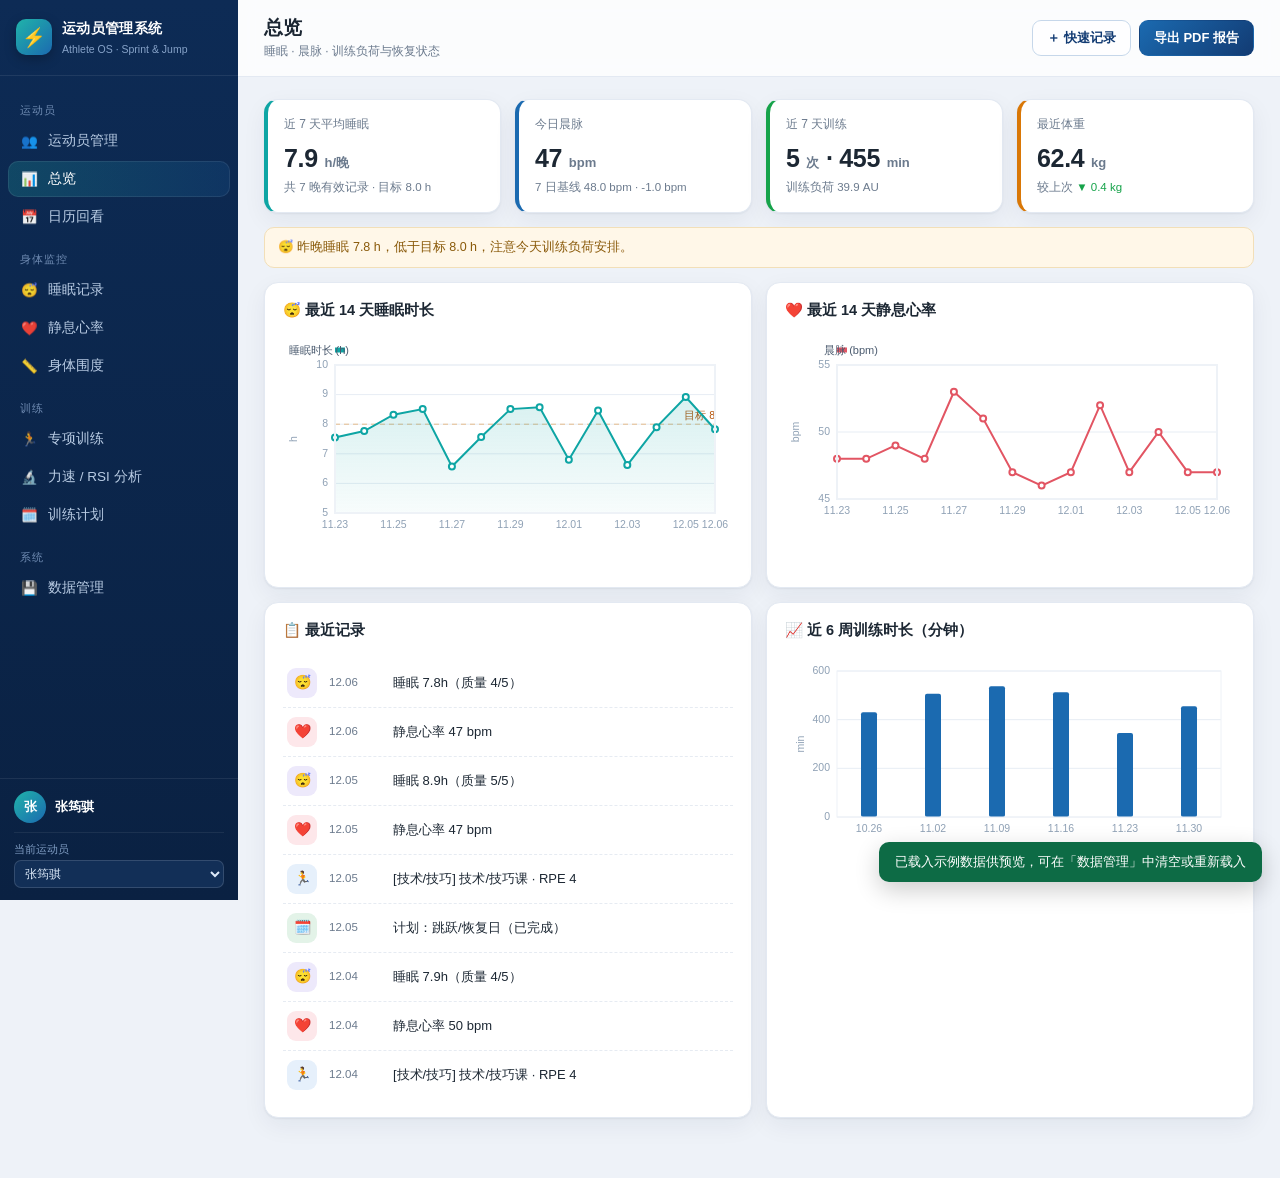
==== athlete-trainer/index.html @ eef53e8c "Add files via upload" ====
<!doctype html>
<html lang="zh-CN">
<head>
<meta charset="utf-8">
<meta name="viewport" content="width=device-width, initial-scale=1">
<title>运动员训练管理系统 · Athlete OS</title>
<link rel="stylesheet" href="css/app.css?v=1">
<link rel="icon" href="data:image/svg+xml,<svg xmlns='http://www.w3.org/2000/svg' viewBox='0 0 100 100'><text y='.9em' font-size='90'>⚡</text></svg>">
</head>
<body>
<div id="app">
  <aside class="sidebar">
    <div class="brand">
      <div class="brand-logo">⚡</div>
      <div class="brand-text">
        <div class="brand-name">运动员管理系统</div>
        <div class="brand-sub">Athlete OS · Sprint &amp; Jump</div>
      </div>
    </div>
    <nav class="nav" id="mainNav">
      <div class="nav-group">运动员</div>
      <button class="nav-item" data-view="athletes"><span>👥</span>运动员管理</button>
      <button class="nav-item active" data-view="dashboard"><span>📊</span>总览</button>
      <button class="nav-item" data-view="calendar"><span>📅</span>日历回看</button>
      <div class="nav-group">身体监控</div>
      <button class="nav-item" data-view="sleep"><span>😴</span>睡眠记录</button>
      <button class="nav-item" data-view="heart"><span>❤️</span>静息心率</button>
      <button class="nav-item" data-view="body"><span>📏</span>身体围度</button>
      <div class="nav-group">训练</div>
      <button class="nav-item" data-view="training"><span>🏃</span>专项训练</button>
      <button class="nav-item" data-view="analysis"><span>🔬</span>力速 / RSI 分析</button>
      <button class="nav-item" data-view="plans"><span>🗓️</span>训练计划</button>
      <div class="nav-group">系统</div>
      <button class="nav-item" data-view="data"><span>💾</span>数据管理</button>
    </nav>
    <div class="sidebar-foot">
      <div class="ath-mini" id="athMini"></div>
      <label class="ath-switch"><span>当前运动员</span><select id="athSwitch"></select></label>
    </div>
  </aside>

  <main class="main">
    <header class="topbar">
      <div class="page-title-wrap">
        <h1 id="pageTitle">总览</h1>
        <div class="page-sub" id="pageSub">最近 7 天训练与恢复状态</div>
      </div>
      <div class="topbar-actions">
        <button class="btn btn-ghost" id="btnQuickAdd">＋ 快速记录</button>
        <button class="btn btn-primary" id="btnExportPdf">导出 PDF 报告</button>
      </div>
    </header>

    <div class="view active" id="view-dashboard"><div class="page-content" id="content-dashboard"></div></div>
    <div class="view" id="view-athletes"><div class="page-content" id="content-athletes"></div></div>
    <div class="view" id="view-calendar"><div class="page-content" id="content-calendar"></div></div>
    <div class="view" id="view-sleep"><div class="page-content" id="content-sleep"></div></div>
    <div class="view" id="view-heart"><div class="page-content" id="content-heart"></div></div>
    <div class="view" id="view-training"><div class="page-content" id="content-training"></div></div>
    <div class="view" id="view-body"><div class="page-content" id="content-body"></div></div>
    <div class="view" id="view-analysis"><div class="page-content" id="content-analysis"></div></div>
    <div class="view" id="view-plans"><div class="page-content" id="content-plans"></div></div>
    <div class="view" id="view-data"><div class="page-content" id="content-data"></div></div>
  </main>
</div>

<div id="quickAddMenu" class="quick-menu hidden">
  <button data-qa="sleep">😴 睡眠记录</button>
  <button data-qa="heart">❤️ 静息心率</button>
  <button data-qa="training">🏃 专项训练</button>
  <button data-qa="body">📏 身体围度</button>
  <button data-qa="profile">👤 运动员档案</button>
</div>

<div id="modalRoot"></div>
<div id="toastRoot"></div>

<script src="vendor/pdf-lib.min.js?v=1"></script>
<script src="js/store.js?v=1"></script>
<script src="js/charts.js?v=1"></script>
<script src="js/analytics.js?v=1"></script>
<script src="js/ui.js?v=1"></script>
<script src="js/views.js?v=1"></script>
<script src="js/analysis-views.js?v=1"></script>
<script src="js/pdf.js?v=1"></script>
<script src="js/main.js?v=1"></script>
</body>
</html>
---- athlete-trainer/css/app.css ----
:root{
  --bg:#eef2f8;
  --card:#ffffff;
  --line:#e3e9f2;
  --ink:#1c2733;
  --muted:#6b7a8d;
  --brand:#123b73;
  --brand2:#1b6ab0;
  --accent:#0ea5a4;
  --warn:#d97706;
  --danger:#dc2626;
  --ok:#16a34a;
  --shadow:0 1px 2px rgba(16,40,75,.06),0 8px 24px rgba(16,40,75,.06);
  --radius:14px;
  --radius-sm:9px;
  --font:-apple-system,BlinkMacSystemFont,"PingFang SC","Hiragino Sans GB","Microsoft YaHei","Segoe UI",Roboto,sans-serif;
}
*{box-sizing:border-box}
html,body{margin:0;padding:0;height:100%}
body{font-family:var(--font);background:var(--bg);color:var(--ink);font-size:14px;line-height:1.55}
button{font-family:inherit}
input,select,textarea{font-family:inherit;font-size:14px}
a{color:var(--brand2);text-decoration:none}
h1,h2,h3,h4{margin:0 0 8px;line-height:1.25}
.hidden{display:none!important}
#app{display:flex;min-height:100vh}

/* ---------- Sidebar ---------- */
.sidebar{width:238px;flex:0 0 238px;background:linear-gradient(180deg,#0d2b55 0%,#0a2142 100%);color:#c9d9ef;display:flex;flex-direction:column;position:sticky;top:0;height:100vh;overflow:auto}
.brand{display:flex;gap:10px;align-items:center;padding:18px 16px;color:#fff;border-bottom:1px solid rgba(255,255,255,.08)}
.brand-logo{width:36px;height:36px;border-radius:10px;background:linear-gradient(135deg,#20b3aa,#1b6ab0);display:flex;align-items:center;justify-content:center;font-size:19px;box-shadow:0 4px 12px rgba(0,0,0,.25)}
.brand-name{font-size:14px;font-weight:700;letter-spacing:.3px}
.brand-sub{font-size:10.5px;color:#87a3c9;margin-top:1px}
.nav{padding:10px 8px 20px;flex:1}
.nav-group{margin:16px 12px 4px;font-size:11px;color:#6f8bb2;letter-spacing:.08em}
.nav-item{display:flex;width:100%;align-items:center;gap:10px;border:0;background:transparent;color:#b9cce4;font-size:13.5px;padding:9px 12px;border-radius:10px;cursor:pointer;text-align:left;margin-bottom:2px}
.nav-item span{width:18px;text-align:center;opacity:.95}
.nav-item:hover{background:rgba(255,255,255,.07);color:#fff}
.nav-item.active{background:linear-gradient(90deg,rgba(32,179,170,.22),rgba(27,106,176,.18));color:#fff;box-shadow:inset 0 0 0 1px rgba(255,255,255,.08)}
.sidebar-foot{padding:12px 14px;border-top:1px solid rgba(255,255,255,.08)}
.ath-mini{display:flex;align-items:center;gap:9px}
.ath-avatar{width:32px;height:32px;border-radius:50%;background:linear-gradient(135deg,#20b3aa,#1b6ab0);color:#fff;display:flex;align-items:center;justify-content:center;font-weight:700;font-size:13px;flex:0 0 32px}
.ath-mini .t1{font-size:13px;font-weight:600;color:#fff;line-height:1.2}
.ath-mini .t2{font-size:11px;color:#89a7cd}
.ath-switch{display:block;margin-top:9px;padding-top:8px;border-top:1px solid rgba(255,255,255,.07)}
.ath-switch span{display:block;font-size:10.5px;color:#7f9cc2;margin-bottom:3px}
.ath-switch select{width:100%;background:#122f57;color:#dce9f8;border:1px solid rgba(255,255,255,.14);border-radius:7px;padding:5px 6px;font-size:12px;outline:none}
.ath-switch select:focus{border-color:#20b3aa}

/* ---------- Main ---------- */
.main{flex:1;min-width:0;display:flex;flex-direction:column}
.topbar{display:flex;align-items:center;justify-content:space-between;gap:14px;padding:16px 26px;background:rgba(255,255,255,.75);backdrop-filter:blur(8px);border-bottom:1px solid var(--line);position:sticky;top:0;z-index:20}
.page-title-wrap h1{font-size:19px;margin:0 0 2px}
.page-sub{font-size:12px;color:var(--muted)}
.topbar-actions{display:flex;gap:8px;align-items:center;flex-wrap:wrap}
.view{display:none}
.view.active{display:block;animation:fadein .18s ease}
@keyframes fadein{from{opacity:0;transform:translateY(3px)}to{opacity:1;transform:none}}
.page-content{padding:22px 26px 60px;max-width:1280px;margin:0 auto}

/* ---------- Buttons ---------- */
.btn{border:1px solid var(--line);background:#fff;color:var(--ink);border-radius:9px;padding:8px 14px;cursor:pointer;font-size:13px;font-weight:600;transition:all .12s}
.btn:hover{border-color:#c6d2e0;background:#f8fafd}
.btn-primary{background:linear-gradient(135deg,#1b6ab0,#123b73);border-color:transparent;color:#fff}
.btn-primary:hover{filter:brightness(1.12);background:linear-gradient(135deg,#1b6ab0,#123b73)}
.btn-accent{background:linear-gradient(135deg,#20b3aa,#0e8f86);border-color:transparent;color:#fff}
.btn-accent:hover{filter:brightness(1.08)}
.btn-ghost{border-color:#c6d7ea;color:var(--brand);background:rgba(255,255,255,.7)}
.btn-danger{color:var(--danger);border-color:#f2c9c9;background:#fff}
.btn-danger:hover{background:#fdf2f2}
.btn-sm{padding:4px 10px;font-size:12px;border-radius:7px}
.btn:disabled{opacity:.5;cursor:not-allowed}
.icon-btn{border:1px solid var(--line);background:#fff;width:30px;height:30px;border-radius:8px;cursor:pointer;font-size:13px;color:var(--muted);display:inline-flex;align-items:center;justify-content:center}
.icon-btn:hover{border-color:#c6d2e0;color:var(--ink)}

/* ---------- Cards / grids ---------- */
.card{background:var(--card);border:1px solid var(--line);border-radius:var(--radius);box-shadow:var(--shadow);padding:18px}
.card h3{font-size:14.5px;display:flex;align-items:center;gap:7px}
.card-head{display:flex;align-items:center;justify-content:space-between;gap:10px;margin-bottom:12px}
.grid{display:grid;gap:14px}
.g-stats{grid-template-columns:repeat(auto-fit,minmax(185px,1fr))}
.g-2{grid-template-columns:repeat(auto-fit,minmax(340px,1fr))}
.g-3{grid-template-columns:repeat(auto-fit,minmax(280px,1fr))}
.stat{padding:15px 16px}
.stat .label{font-size:12px;color:var(--muted);display:flex;justify-content:space-between;align-items:center}
.stat .value{font-size:25px;font-weight:800;margin:5px 0 1px;font-variant-numeric:tabular-nums;letter-spacing:-.3px}
.stat .value small{font-size:13px;font-weight:600;color:var(--muted);letter-spacing:0}
.stat .hint{font-size:11.5px;color:var(--muted)}
.stat .delta-up{color:var(--danger)}
.stat .delta-down{color:var(--ok)}
.stat .delta-flat{color:var(--muted)}
.stat.accent-left{border-left:4px solid var(--brand2)}
.stat.accent-green{border-left:4px solid var(--ok)}
.stat.accent-teal{border-left:4px solid var(--accent)}
.stat.accent-amber{border-left:4px solid var(--warn)}
.empty{padding:34px 20px;text-align:center;color:var(--muted);background:#fff;border:1px dashed #cbd6e4;border-radius:var(--radius)}
.empty .big{font-size:28px;margin-bottom:6px}
.chart-box{width:100%;height:230px;position:relative}
.chart-box.tall{height:280px}
.chart-box.short{height:190px}
.chart-box canvas{position:absolute;inset:0;width:100%;height:100%}
.legend{display:flex;gap:12px;flex-wrap:wrap;font-size:12px;color:var(--muted);margin-top:8px}
.legend .dot{width:9px;height:9px;border-radius:3px;display:inline-block;margin-right:5px}

/* ---------- Tables ---------- */
.table-wrap{overflow:auto;border:1px solid var(--line);border-radius:11px}
table.data{width:100%;border-collapse:collapse;font-size:13px;background:#fff}
table.data th{background:#f6f9fd;color:#42536b;text-align:left;font-size:11.5px;letter-spacing:.03em;padding:9px 12px;white-space:nowrap;border-bottom:1px solid var(--line);position:sticky;top:0}
table.data td{padding:9px 12px;border-bottom:1px solid #edf1f7;vertical-align:top}
table.data tr:last-child td{border-bottom:0}
table.data tr:hover td{background:#fafcff}
table.data .num{font-variant-numeric:tabular-nums;text-align:right}
table.data .actions{white-space:nowrap;width:1%;text-align:right}
.pill{display:inline-block;padding:2px 9px;border-radius:20px;font-size:11px;font-weight:600;white-space:nowrap}
.pill.blue{background:#e5f0fb;color:#16588f}
.pill.teal{background:#dbf4f2;color:#0c7974}
.pill.green{background:#e0f3e5;color:#1c7a3d}
.pill.amber{background:#fdeed8;color:#a05b08}
.pill.red{background:#fbe3e3;color:#b32020}
.pill.gray{background:#edf0f5;color:#5c6b80}
.pill.purple{background:#ece6f9;color:#6246b0}

/* ---------- Forms ---------- */
.form-grid{display:grid;grid-template-columns:repeat(auto-fit,minmax(150px,1fr));gap:10px 12px}
.field{display:flex;flex-direction:column;gap:4px;min-width:0}
.field.full{grid-column:1/-1}
.field label{font-size:12px;color:#506079;font-weight:600}
.field input,.field select,.field textarea{border:1px solid #d5deea;border-radius:8px;padding:8px 10px;background:#fff;color:var(--ink);outline:none;min-width:0}
.field input:focus,.field select:focus,.field textarea:focus{border-color:var(--brand2);box-shadow:0 0 0 3px rgba(27,106,176,.12)}
.field textarea{resize:vertical;min-height:70px}
.field .unit{position:relative}
.hint-text{font-size:11.5px;color:var(--muted)}

/* ---------- Modal ---------- */
.modal-backdrop{position:fixed;inset:0;background:rgba(12,25,45,.45);backdrop-filter:blur(2px);z-index:100;display:flex;align-items:flex-start;justify-content:center;padding:5vh 14px;overflow:auto;animation:fadein .14s ease}
.modal{background:#fff;border-radius:16px;box-shadow:0 20px 60px rgba(10,25,50,.25);width:min(620px,96vw);max-height:90vh;display:flex;flex-direction:column}
.modal.wide{width:min(860px,97vw)}
.modal-head{display:flex;justify-content:space-between;align-items:center;padding:16px 20px 12px;border-bottom:1px solid var(--line)}
.modal-head h3{margin:0;font-size:16px}
.modal-body{padding:18px 20px;overflow:auto}
.modal-foot{display:flex;justify-content:flex-end;gap:8px;padding:12px 20px 16px;border-top:1px solid var(--line)}
.close-x{border:0;background:transparent;font-size:19px;color:var(--muted);cursor:pointer;width:30px;height:30px;border-radius:8px}
.close-x:hover{background:#f2f5f9;color:var(--ink)}
.modal .form-actions{margin-top:14px;display:flex;justify-content:flex-end;gap:8px}

/* ---------- Calendar ---------- */
.cal-head{display:flex;align-items:center;justify-content:space-between;flex-wrap:wrap;gap:10px}
.cal-month-nav{display:flex;align-items:center;gap:6px}
.cal-month-nav .month-label{font-size:15px;font-weight:700;min-width:110px;text-align:center}
.cal-grid{display:grid;grid-template-columns:repeat(7,1fr);gap:6px}
.cal-dow{font-size:11px;color:var(--muted);text-align:center;font-weight:700;padding:4px 0}
.cal-cell{min-height:92px;background:#fff;border:1px solid var(--line);border-radius:10px;padding:6px 6px 4px;cursor:pointer;transition:all .12s;display:flex;flex-direction:column;gap:3px}
.cal-cell:hover{border-color:#a9c3e0;box-shadow:0 3px 10px rgba(20,60,120,.08)}
.cal-cell.other{background:#f7f9fc;opacity:.55}
.cal-cell.today{border-color:var(--accent);box-shadow:0 0 0 2px rgba(32,179,170,.18)}
.cal-cell.selected{border-color:var(--brand2);background:#f2f7fd}
.cal-date{font-size:12px;font-weight:700;color:#37475c;display:flex;justify-content:space-between;align-items:center}
.cal-date .plan-badge{width:7px;height:7px;border-radius:50%;background:#8b9ab1}
.cal-date .plan-badge.done{background:var(--ok)}
.cal-dots{display:flex;flex-wrap:wrap;gap:3px}
.cal-dots i{width:8px;height:8px;border-radius:50%;display:inline-block}
.cal-dots i.sleep{background:#6d5bd0}
.cal-dots i.heart{background:#e25563}
.cal-dots i.training{background:#1b6ab0}
.cal-dots i.body{background:#f2a03d}
.cal-dots i.plan{background:#18a058;box-shadow:inset 0 0 0 2px #fff}
.cal-cell .cal-sum{font-size:10px;color:#8a9aad;margin-top:auto;overflow:hidden;text-overflow:ellipsis;white-space:nowrap}
.cal-legend{display:flex;gap:12px;font-size:11.5px;color:var(--muted);align-items:center;flex-wrap:wrap}
.cal-legend i{width:9px;height:9px;border-radius:50%;display:inline-block;margin-right:4px;vertical-align:-1px}

/* ---------- Tabs ---------- */
.tabs{display:flex;gap:4px;border-bottom:1px solid var(--line);margin-bottom:16px}
.tab{padding:8px 15px;border:0;background:transparent;font-size:13px;color:var(--muted);cursor:pointer;border-bottom:2px solid transparent;font-weight:600}
.tab.active{color:var(--brand);border-bottom-color:var(--brand2)}
.sub-tabs{display:flex;gap:6px;margin-bottom:16px}
.sub-tab{padding:7px 13px;border-radius:9px;font-size:12.5px;font-weight:600;border:1px solid var(--line);background:#fff;color:#51627a;cursor:pointer}
.sub-tab.active{background:var(--brand);border-color:var(--brand);color:#fff}

/* ---------- Timeline / lists ---------- */
.day-detail-card{margin-bottom:10px;border:1px solid var(--line);border-radius:11px;background:#fff}
.day-detail-card .dd-head{display:flex;align-items:center;gap:8px;padding:8px 12px;border-bottom:1px solid #eef2f7;font-weight:700;font-size:12.5px}
.dd-body{padding:10px 12px;font-size:13px;white-space:pre-wrap}
.dd-body .kv{display:flex;gap:8px;flex-wrap:wrap;margin-bottom:5px;font-size:12px;color:#51627a}
.kv b{color:var(--ink);font-weight:600}
.mini-row{display:flex;align-items:center;gap:8px;font-size:12px;color:var(--muted);padding:3px 0}
.recent-list{display:flex;flex-direction:column}
.recent-item{display:flex;align-items:center;gap:12px;padding:9px 4px;border-bottom:1px dashed #e6ebf2;font-size:13px}
.recent-item:last-child{border-bottom:0}
.recent-item .ic{width:30px;height:30px;border-radius:9px;display:flex;align-items:center;justify-content:center;flex:0 0 30px;font-size:14px}
.recent-item .date{color:var(--muted);font-size:11.5px;min-width:52px}
.recent-item .main{flex:1;min-width:0;overflow:hidden;text-overflow:ellipsis;white-space:nowrap}

/* ---------- Analysis ---------- */
.kv-grid{display:grid;grid-template-columns:repeat(auto-fit,minmax(140px,1fr));gap:10px}
.kv-item{background:#f7fafd;border:1px solid #e6edf6;border-radius:10px;padding:10px 12px}
.kv-item .k{font-size:11px;color:var(--muted)}
.kv-item .v{font-size:18px;font-weight:800;margin-top:2px}
.kv-item .v small{font-size:11px;color:var(--muted);font-weight:500}
.score-scale{height:14px;border-radius:9px;overflow:hidden;display:flex;margin-top:4px}
.score-scale i{flex:1;display:block}
.bench-table td:first-child{font-weight:600}

/* ---------- Data mgmt ---------- */
.data-card{display:flex;justify-content:space-between;align-items:center;gap:14px;padding:15px 16px}
.data-card .dc-title{font-weight:700;font-size:13.5px}
.data-card .dc-sub{font-size:11.5px;color:var(--muted);margin-top:2px}
.toolbar{display:flex;flex-wrap:wrap;gap:8px;align-items:center;margin-bottom:14px}
.toolbar .spacer{flex:1}
.seg{display:inline-flex;border:1px solid var(--line);background:#fff;border-radius:9px;overflow:hidden}
.seg button{border:0;background:transparent;padding:6px 12px;font-size:12.5px;cursor:pointer;color:#51627a;font-weight:600}
.seg button.active{background:#eaf2fb;color:var(--brand)}

/* ---------- Toasts / quick menu ---------- */
#toastRoot{position:fixed;right:18px;bottom:18px;z-index:200;display:flex;flex-direction:column;gap:8px}
.toast{background:#123040;color:#fff;padding:10px 16px;border-radius:10px;box-shadow:0 8px 24px rgba(0,0,0,.2);font-size:13px;animation:toastin .2s ease}
.toast.ok{background:#0d6b45}
.toast.err{background:#a43030}
@keyframes toastin{from{opacity:0;transform:translateY(8px)}to{opacity:1;transform:none}}
#quickAddMenu{position:fixed;top:63px;right:190px;background:#fff;border:1px solid var(--line);border-radius:12px;box-shadow:0 16px 44px rgba(15,35,70,.18);z-index:90;display:flex;flex-direction:column;padding:6px;min-width:170px}
#quickAddMenu button{display:flex;gap:9px;border:0;background:transparent;text-align:left;padding:9px 12px;font-size:13px;border-radius:8px;cursor:pointer}
#quickAddMenu button:hover{background:#f1f6fc}

/* ---------- Misc ---------- */
.muted{color:var(--muted)}
.small{font-size:12px}
.bold{font-weight:700}
.mono{font-variant-numeric:tabular-nums}
.row{display:flex;gap:10px;align-items:center;flex-wrap:wrap}
.alert{border-radius:10px;padding:10px 13px;font-size:12.5px;display:flex;gap:8px;align-items:flex-start;border:1px solid}
.alert.warn{background:#fff7e8;border-color:#f2dfb8;color:#8a5a0a}
.alert.info{background:#eaf3fd;border-color:#c5ddf5;color:#16588f}
.alert.danger{background:#fdeaec;border-color:#f3c7cb;color:#a4202a}
.tagline{font-size:12px;color:var(--muted);background:#f6f9fd;border-left:3px solid var(--brand2);padding:8px 12px;border-radius:0 8px 8px 0;margin:10px 0}
.formula{background:#f4f7fb;border:1px solid #e1e9f3;border-radius:8px;padding:8px 11px;font-size:12.5px;color:#35475e;margin:6px 0}
.kgrid-lines{display:grid;grid-template-columns:auto 1fr;gap:3px 12px;font-size:12.5px}
.print-hide{display:block}
footer.credit{margin-top:26px;font-size:11px;color:#9aa9ba;text-align:center}

@media (max-width:900px){
  #app{flex-direction:column}
  .sidebar{width:100%;flex:none;height:auto;position:relative;flex-direction:row;overflow:visible}
  .brand{padding:12px 14px;border-bottom:0}
  .nav{display:none}
  .sidebar-foot{display:none}
  .topbar{flex-wrap:wrap;padding:12px 16px}
  .page-content{padding:14px 14px 40px}
  #quickAddMenu{right:14px;top:120px}
}
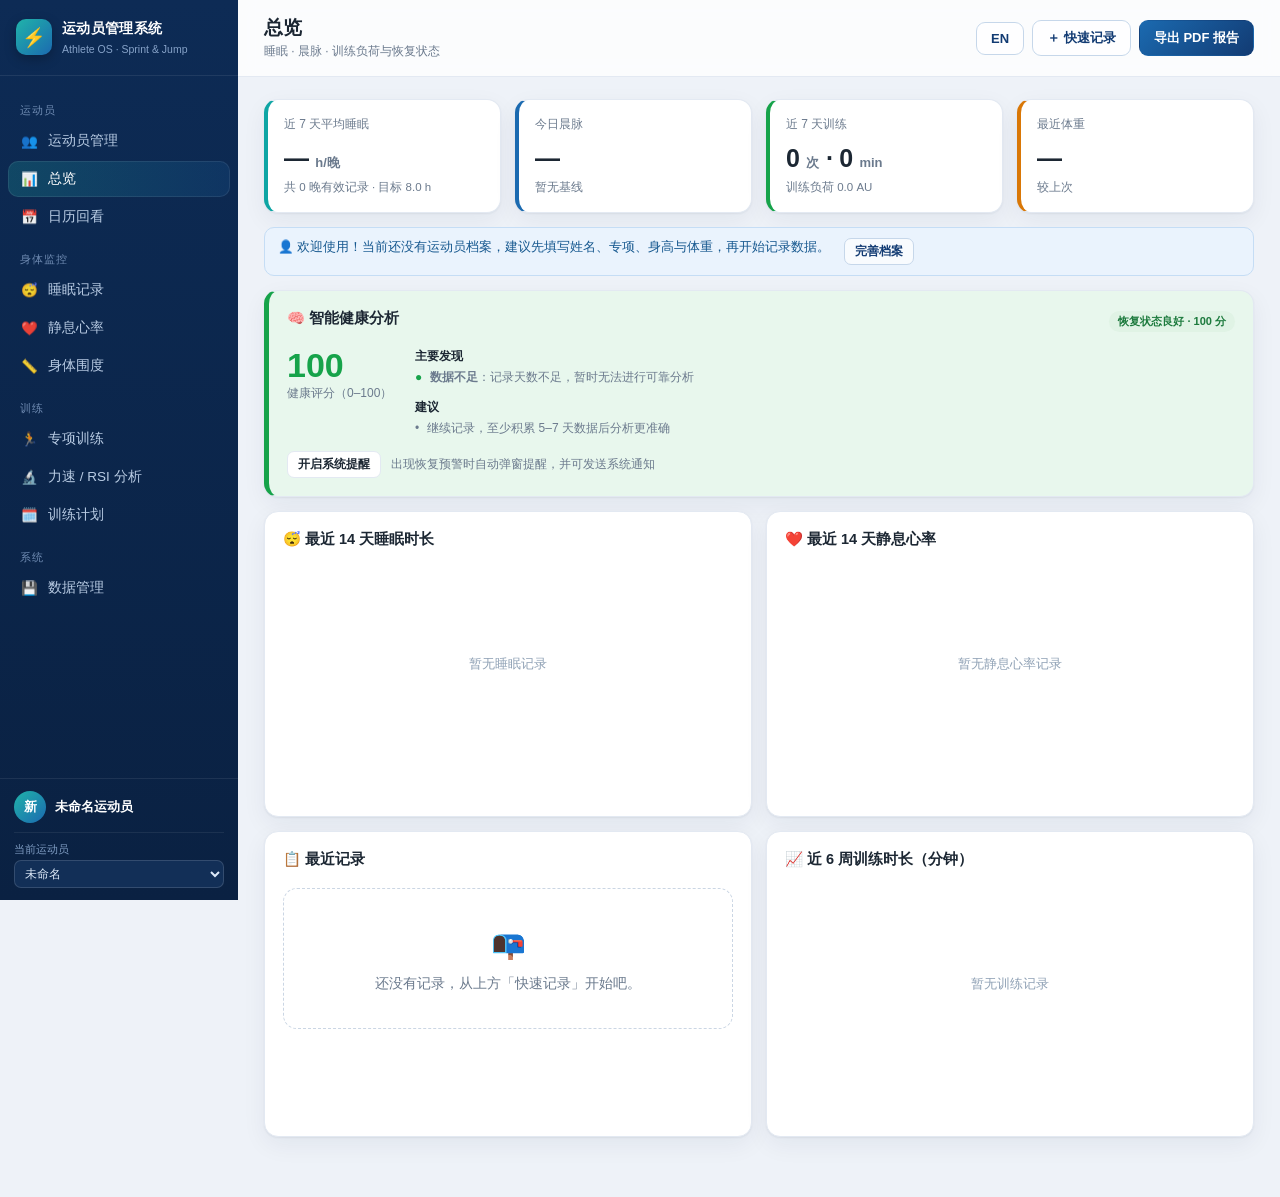
==== commit 88a18317: "Add files via upload" ====
--- a/athlete-trainer/index.html
+++ b/athlete-trainer/index.html
@@ -4,7 +4,7 @@
 <meta charset="utf-8">
 <meta name="viewport" content="width=device-width, initial-scale=1">
 <title>运动员训练管理系统 · Athlete OS</title>
-<link rel="stylesheet" href="css/app.css?v=1">
+<link rel="stylesheet" href="css/app.css?v=16">
 <link rel="icon" href="data:image/svg+xml,<svg xmlns='http://www.w3.org/2000/svg' viewBox='0 0 100 100'><text y='.9em' font-size='90'>⚡</text></svg>">
 </head>
 <body>
@@ -46,6 +46,7 @@
         <div class="page-sub" id="pageSub">最近 7 天训练与恢复状态</div>
       </div>
       <div class="topbar-actions">
+        <button class="btn btn-ghost" id="btnLang" title="中英文切换 / Switch language">EN</button>
         <button class="btn btn-ghost" id="btnQuickAdd">＋ 快速记录</button>
         <button class="btn btn-primary" id="btnExportPdf">导出 PDF 报告</button>
       </div>
@@ -75,14 +76,15 @@
 <div id="modalRoot"></div>
 <div id="toastRoot"></div>
 
-<script src="vendor/pdf-lib.min.js?v=1"></script>
-<script src="js/store.js?v=1"></script>
-<script src="js/charts.js?v=1"></script>
-<script src="js/analytics.js?v=1"></script>
-<script src="js/ui.js?v=1"></script>
-<script src="js/views.js?v=1"></script>
-<script src="js/analysis-views.js?v=1"></script>
-<script src="js/pdf.js?v=1"></script>
-<script src="js/main.js?v=1"></script>
+<script src="vendor/pdf-lib.min.js?v=16"></script>
+<script src="js/store.js?v=16"></script>
+<script src="js/charts.js?v=16"></script>
+<script src="js/analytics.js?v=16"></script>
+<script src="js/ui.js?v=16"></script>
+<script src="js/i18n.js?v=16"></script>
+<script src="js/views.js?v=16"></script>
+<script src="js/analysis-views.js?v=16"></script>
+<script src="js/pdf.js?v=16"></script>
+<script src="js/main.js?v=16"></script>
 </body>
 </html>
